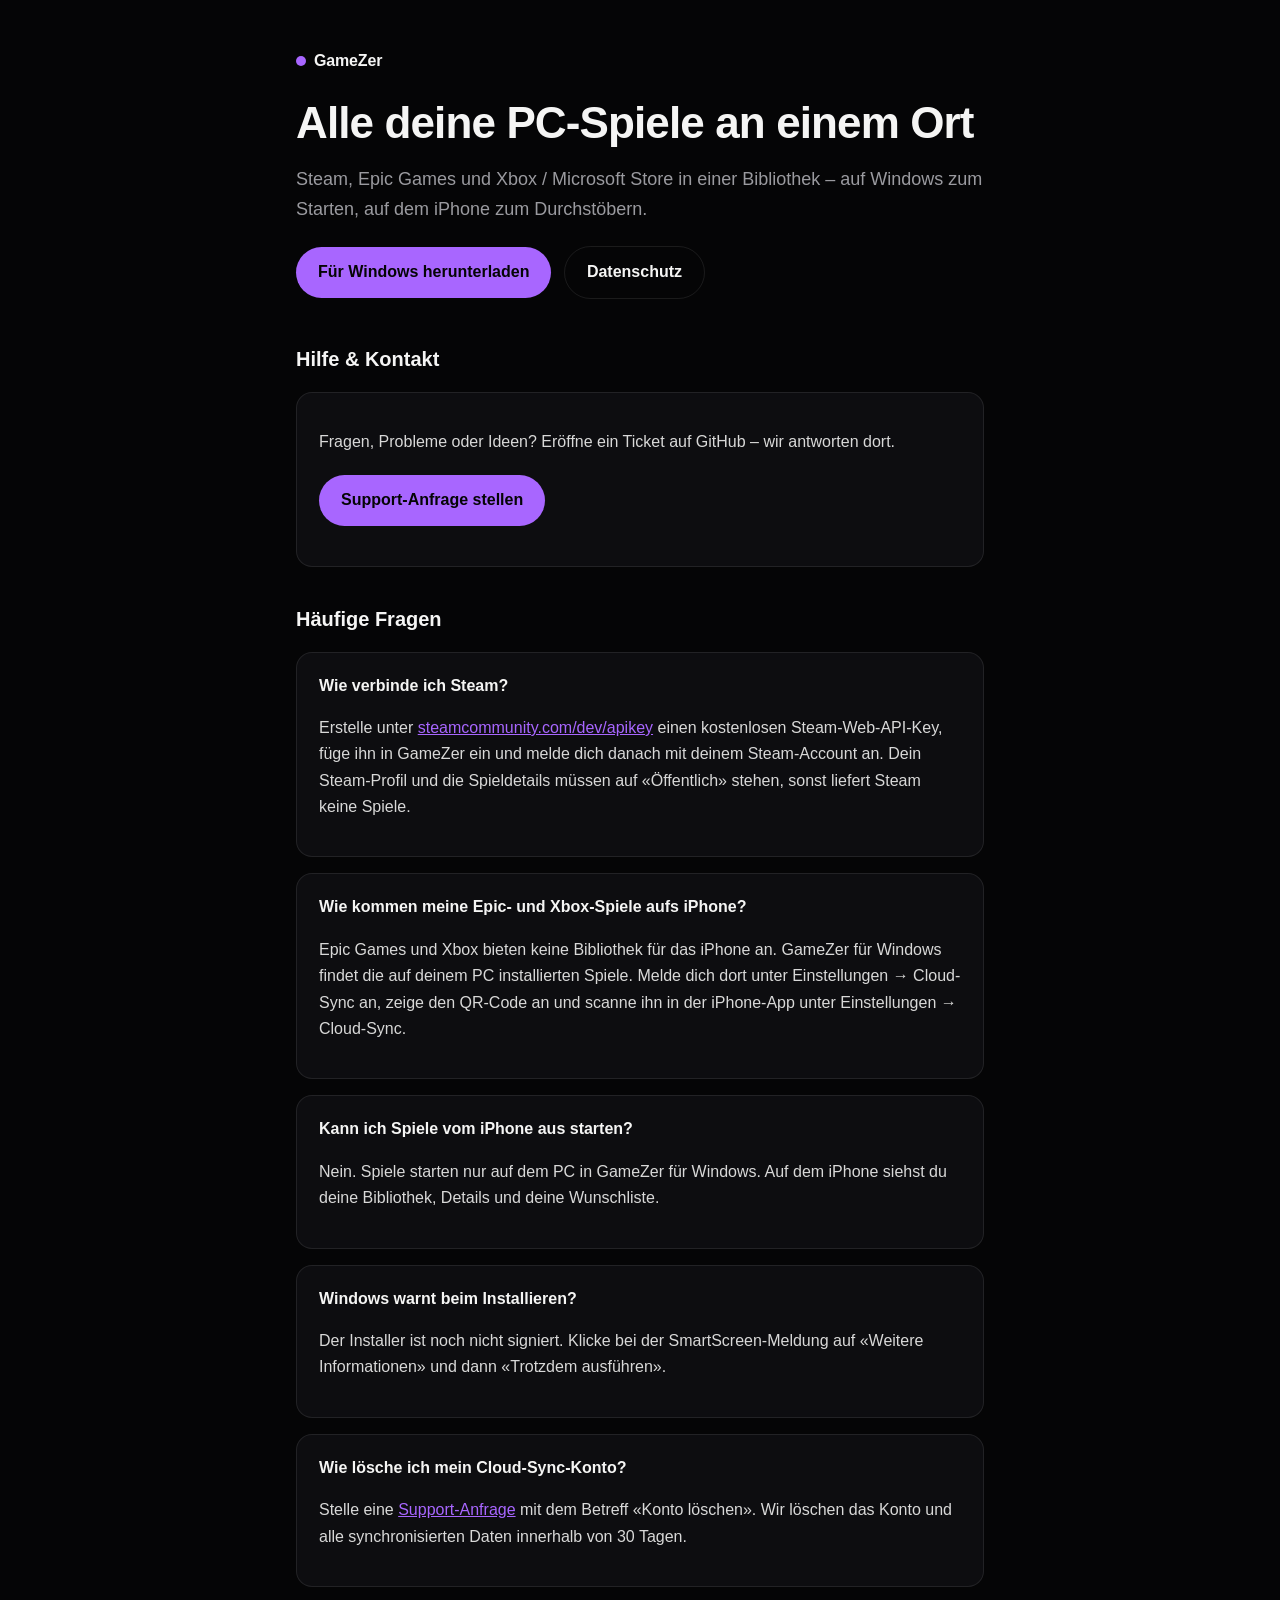
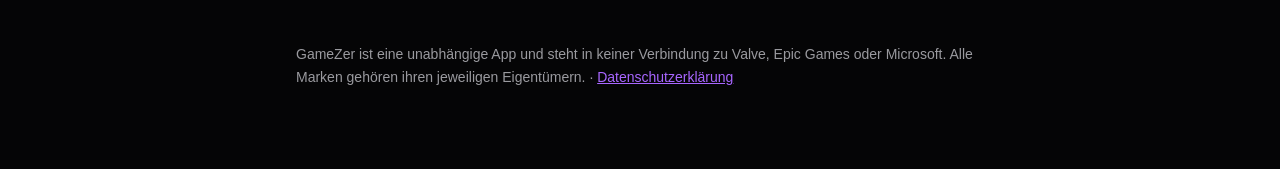
==== index.html @ ac1fba1a "Add GameZer support and privacy policy pages Static pages for GitHub Pages: support/FAQ (index.html)" ====
<!doctype html>
<html lang="de">
<head>
  <meta charset="utf-8">
  <meta name="viewport" content="width=device-width, initial-scale=1">
  <title>GameZer – Support</title>
  <meta name="description" content="Alle deine PC-Spiele an einem Ort: Steam, Epic Games und Xbox für Windows und iPhone.">
  <link rel="stylesheet" href="style.css">
</head>
<body>
<main>
  <header>
    <a class="brand" href="./">GameZer</a>
    <h1>Alle deine PC-Spiele an einem Ort</h1>
    <p class="lead">Steam, Epic Games und Xbox / Microsoft Store in einer Bibliothek – auf Windows zum Starten, auf dem iPhone zum Durchstöbern.</p>
    <p>
      <a class="button" href="https://github.com/PepegaNico/gamelib/releases/latest">Für Windows herunterladen</a>
      <a class="button secondary" href="privacy.html">Datenschutz</a>
    </p>
  </header>

  <h2>Hilfe &amp; Kontakt</h2>
  <div class="card">
    <p>Fragen, Probleme oder Ideen? Eröffne ein Ticket auf GitHub – wir antworten dort.</p>
    <p><a class="button" href="https://github.com/PepegaNico/gamelib/issues/new">Support-Anfrage stellen</a></p>
  </div>

  <h2>Häufige Fragen</h2>

  <div class="card">
    <strong>Wie verbinde ich Steam?</strong>
    <p>Erstelle unter <a href="https://steamcommunity.com/dev/apikey">steamcommunity.com/dev/apikey</a> einen kostenlosen Steam-Web-API-Key, füge ihn in GameZer ein und melde dich danach mit deinem Steam-Account an. Dein Steam-Profil und die Spieldetails müssen auf «Öffentlich» stehen, sonst liefert Steam keine Spiele.</p>
  </div>

  <div class="card">
    <strong>Wie kommen meine Epic- und Xbox-Spiele aufs iPhone?</strong>
    <p>Epic Games und Xbox bieten keine Bibliothek für das iPhone an. GameZer für Windows findet die auf deinem PC installierten Spiele. Melde dich dort unter Einstellungen → Cloud-Sync an, zeige den QR-Code an und scanne ihn in der iPhone-App unter Einstellungen → Cloud-Sync.</p>
  </div>

  <div class="card">
    <strong>Kann ich Spiele vom iPhone aus starten?</strong>
    <p>Nein. Spiele starten nur auf dem PC in GameZer für Windows. Auf dem iPhone siehst du deine Bibliothek, Details und deine Wunschliste.</p>
  </div>

  <div class="card">
    <strong>Windows warnt beim Installieren?</strong>
    <p>Der Installer ist noch nicht signiert. Klicke bei der SmartScreen-Meldung auf «Weitere Informationen» und dann «Trotzdem ausführen».</p>
  </div>

  <div class="card">
    <strong>Wie lösche ich mein Cloud-Sync-Konto?</strong>
    <p>Stelle eine <a href="https://github.com/PepegaNico/gamelib/issues/new">Support-Anfrage</a> mit dem Betreff «Konto löschen». Wir löschen das Konto und alle synchronisierten Daten innerhalb von 30 Tagen.</p>
  </div>

  <footer>
    GameZer ist eine unabhängige App und steht in keiner Verbindung zu Valve, Epic Games oder Microsoft. Alle Marken gehören ihren jeweiligen Eigentümern.
    · <a href="privacy.html">Datenschutzerklärung</a>
  </footer>
</main>
</body>
</html>
---- style.css ----
:root {
  --bg: #050506;
  --surface: #0d0d10;
  --surface-high: #17171b;
  --text: #f5f5f4;
  --muted: #9a9a9f;
  --accent: #a866ff;
  --border: rgba(245, 245, 244, 0.09);
}

* { box-sizing: border-box; }

body {
  margin: 0;
  background: var(--bg);
  color: var(--text);
  font: 16px/1.65 -apple-system, BlinkMacSystemFont, "Segoe UI", Roboto, sans-serif;
}

main {
  max-width: 720px;
  margin: 0 auto;
  padding: 48px 16px 80px;
}

header { margin-bottom: 40px; }

.brand {
  display: inline-flex;
  align-items: center;
  gap: 8px;
  font-weight: 800;
  letter-spacing: -0.01em;
  color: var(--text);
  text-decoration: none;
}

.brand::before {
  content: "";
  width: 10px;
  height: 10px;
  border-radius: 50%;
  background: var(--accent);
}

h1 {
  font-size: clamp(32px, 7vw, 44px);
  line-height: 1.1;
  letter-spacing: -0.02em;
  margin: 24px 0 8px;
}

h2 {
  font-size: 20px;
  margin: 36px 0 8px;
}

p, li { color: rgba(245, 245, 244, 0.88); }

.lead { color: var(--muted); font-size: 18px; }

a { color: var(--accent); }

.card {
  background: var(--surface);
  border: 1px solid var(--border);
  border-radius: 16px;
  padding: 20px 22px;
  margin: 16px 0;
}

.button {
  display: inline-block;
  background: var(--accent);
  color: var(--bg);
  font-weight: 700;
  padding: 12px 22px;
  border-radius: 999px;
  text-decoration: none;
  margin: 4px 8px 4px 0;
}

.button.secondary {
  background: transparent;
  color: var(--text);
  border: 1px solid var(--border);
}

table {
  width: 100%;
  border-collapse: collapse;
  font-size: 15px;
}

th, td {
  text-align: left;
  vertical-align: top;
  padding: 10px 8px;
  border-bottom: 1px solid var(--border);
}

th { color: var(--muted); font-weight: 600; }

.table-wrap { overflow-x: auto; }

footer {
  margin-top: 56px;
  color: var(--muted);
  font-size: 14px;
}
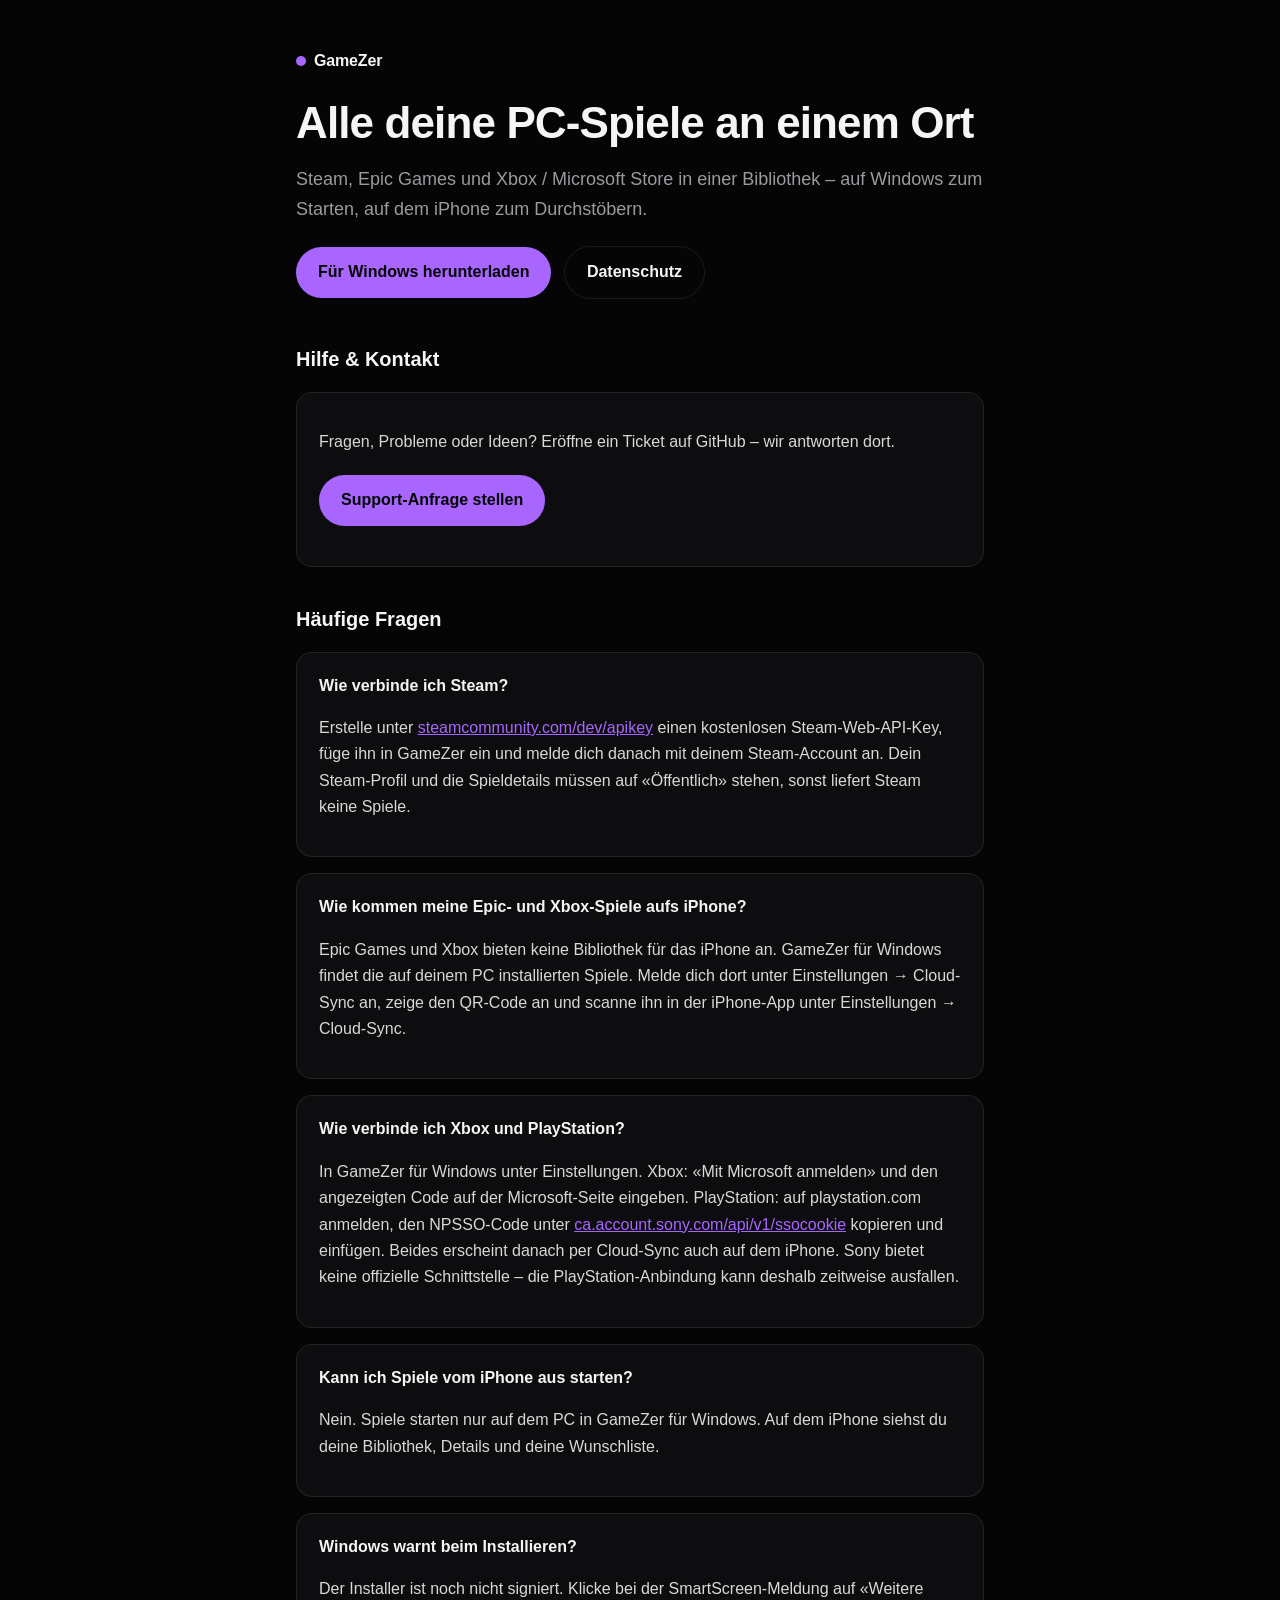
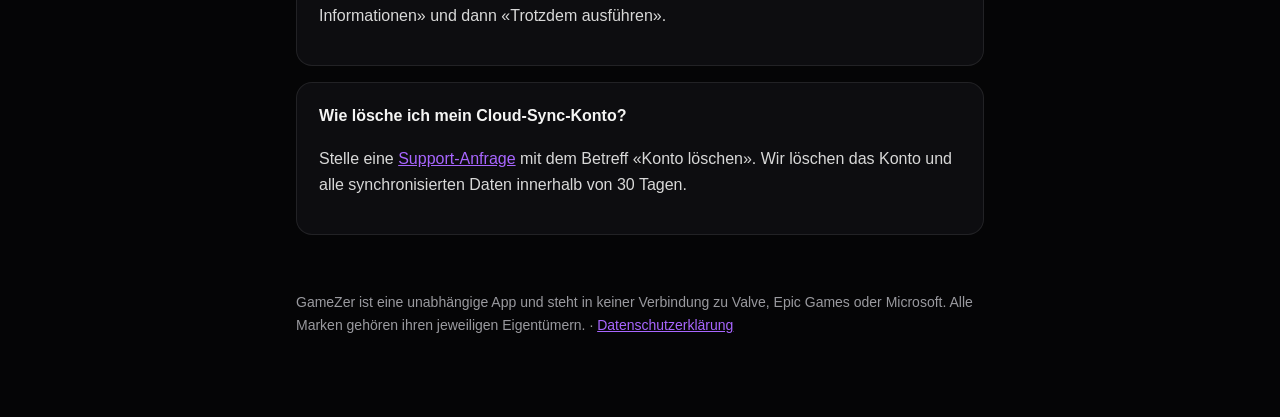
==== commit 0d8fbb14: "Mention Xbox and PlayStation sign-in in privacy policy and FAQ Co-Authored-By: Claude Opus 5.5 <nore" ====
--- a/index.html
+++ b/index.html
@@ -4,7 +4,7 @@
   <meta charset="utf-8">
   <meta name="viewport" content="width=device-width, initial-scale=1">
   <title>GameZer – Support</title>
-  <meta name="description" content="Alle deine PC-Spiele an einem Ort: Steam, Epic Games und Xbox für Windows und iPhone.">
+  <meta name="description" content="Alle deine Spiele an einem Ort: Steam, Epic Games, Xbox und PlayStation für Windows und iPhone.">
   <link rel="stylesheet" href="style.css">
 </head>
 <body>
@@ -38,6 +38,11 @@
   </div>
 
   <div class="card">
+    <strong>Wie verbinde ich Xbox und PlayStation?</strong>
+    <p>In GameZer für Windows unter Einstellungen. Xbox: «Mit Microsoft anmelden» und den angezeigten Code auf der Microsoft-Seite eingeben. PlayStation: auf playstation.com anmelden, den NPSSO-Code unter <a href="https://ca.account.sony.com/api/v1/ssocookie">ca.account.sony.com/api/v1/ssocookie</a> kopieren und einfügen. Beides erscheint danach per Cloud-Sync auch auf dem iPhone. Sony bietet keine offizielle Schnittstelle – die PlayStation-Anbindung kann deshalb zeitweise ausfallen.</p>
+  </div>
+
+  <div class="card">
     <strong>Kann ich Spiele vom iPhone aus starten?</strong>
     <p>Nein. Spiele starten nur auf dem PC in GameZer für Windows. Auf dem iPhone siehst du deine Bibliothek, Details und deine Wunschliste.</p>
   </div>
